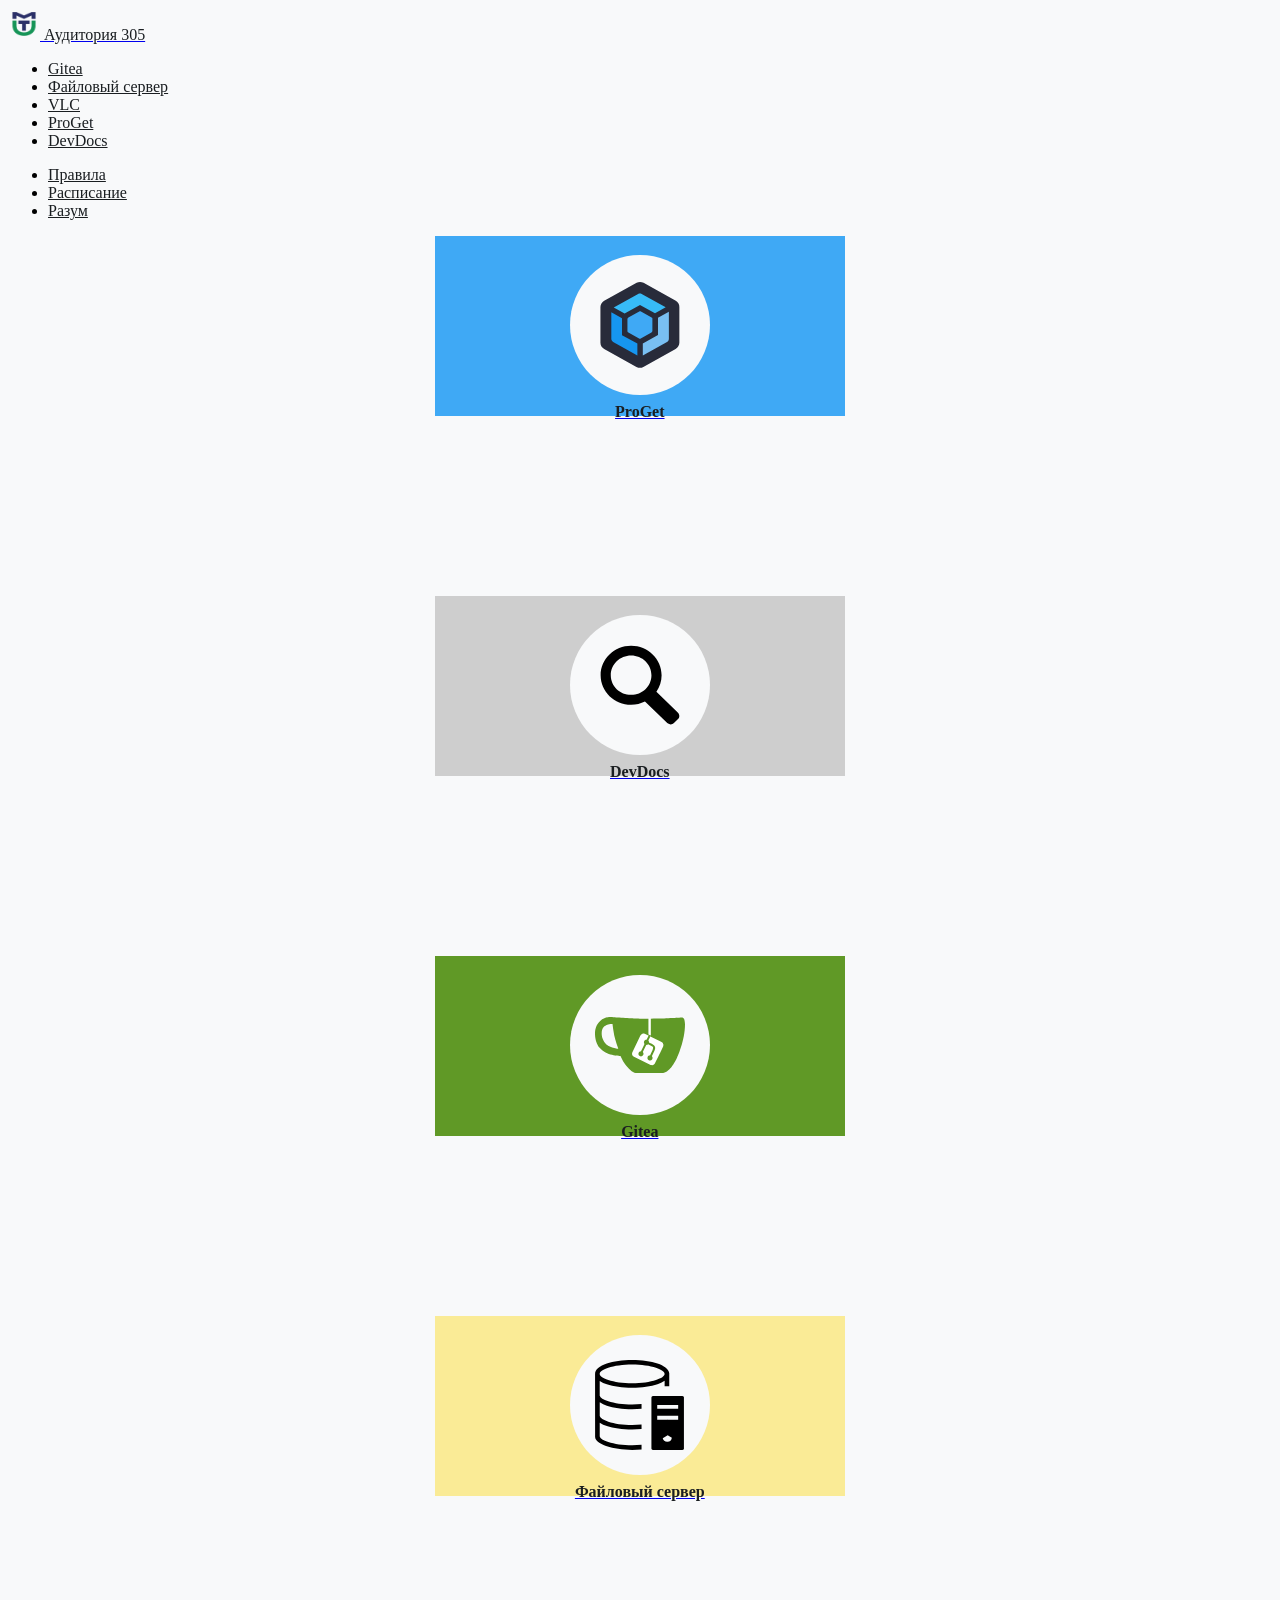
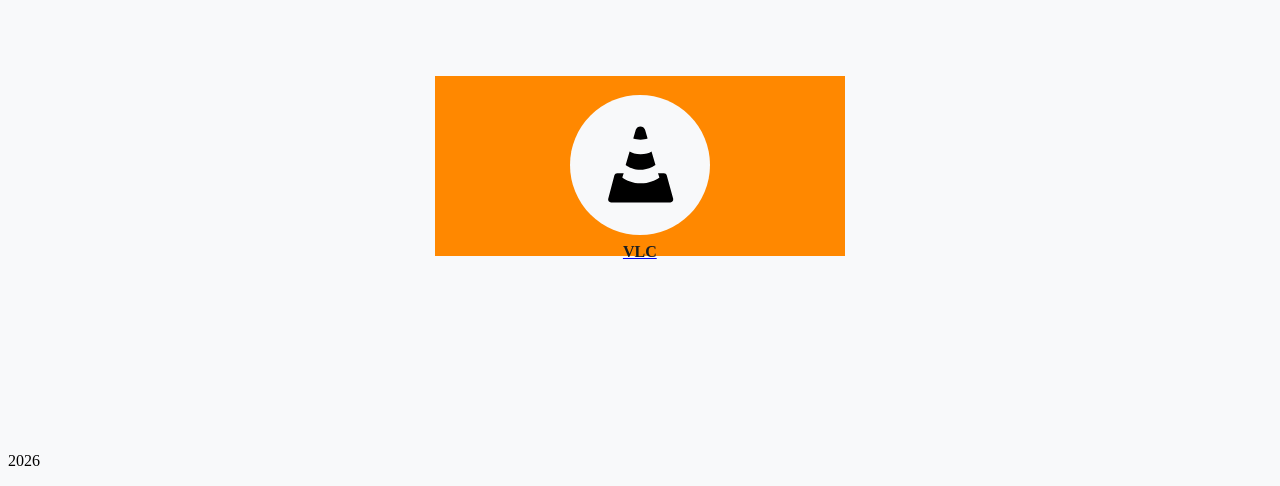
==== frontend/pages/index.html @ 6e769a40 "Добавлена базовая страница сайта" ====
<!DOCTYPE html>
<html lang="ru">
<head>
    <meta charset="UTF-8">
    <meta name="viewport" content="width=device-width, initial-scale=1.0">
    <title>Аудитория 305</title>
    <link rel="stylesheet" href="../assets/css/bootstrap.min.css">
    <link rel="stylesheet" href="../assets/css/swiper-bundle.min.css">
    <link rel="stylesheet" href="../assets/css/style.css">
</head>
<body>
    <header class="container-fluid py-3 mb-4">
        <div class="row align-items-center fw-bold">
            <!-- Колонка 1: Логотип -->
            <div class="col-12 col-md-4 d-flex justify-content-start mb-3 mb-md-0">
                <a class="d-flex align-items-center text-dark text-decoration-none" href="#">
                    <img class="bi me-2" width="32" height="32" src="../assets/images/lab-logo.png" alt="">
                    <span class="nav-link">Аудитория 305</span>
                </a>
            </div>
            <!-- Колонка 2: Сервисы -->
            <div class="col-12 col-md-4 mb-3 mb-md-0">
                <ul class="nav justify-content-center">
                    <li><a class="nav-link px-2" href="http://192.168.35.10:3000">Gitea</a></li>
                    <li><a class="nav-link px-2" href="http://192.168.35.10:9000">Файловый сервер</a></li>
                    <li><a class="nav-link px-2" href="vlc://rtmp://192.168.35.10:10/live/screen">VLC</a></li>
                    <li><a class="nav-link px-2" href="http://192.168.35.10:8624">ProGet</a></li>
                    <li><a class="nav-link px-2" href="http://192.168.35.10:9292">DevDocs</a></li>        
                </ul>
            </div>
            <!-- Колонка 3: Информация -->
            <div class="col-12 col-md-4">
                <ul class="nav justify-content-center justify-content-md-end">
                    <li><a class="nav-link px-2" href="rules.html">Правила</a></li>
                    <li><a class="nav-link px-2" href="https://dec.mgutm.ru/WebApp/#/Rasp/Aud/25058604">Расписание</a></li>
                    <li><a class="nav-link px-2" href="https://razoom.mgutm.ru/course/index.php?categoryid=67">Разум</a></li>
                </ul>
            </div>
        </div>
    </header>
    <main class="container py-5">
        <div class="container">
            <div class="slider-container">
                <!-- Главный контейнер Swiper -->
                <div class="swiper mySwiper">
                    <div class="swiper-wrapper">
                        <!-- Карточка 1 -->
                        <div class="swiper-slide">
                            <a class="card h-100 shadow-sm text-decoration-none" id="card__proget" href="http://192.168.35.10:8624">
                                <div class="card-body text-center">
                                    <div class="circle">
                                        <img class="logo img-thumbnail rounded-circle" src="../assets/images/proget-logo.svg" alt="">
                                    </div>
                                    <p>ProGet</p>
                                </div> 
                            </a>
                        </div>
                        <!-- Карточка 2 -->
                        <div class="swiper-slide">
                            <a class="card h-100 shadow-sm text-decoration-none" id="card__devdocs" href="http://192.168.35.10:9292">
                                <div class="card-body text-center">
                                    <div class="circle">
                                        <img class="logo img-thumbnail rounded-circle" src="../assets/images/devdocs-logo.svg" alt="">
                                    </div>
                                    <p>DevDocs</p>
                                </div>
                            </a>
                        </div>
                        <!-- Карточка 3 -->
                        <div class="swiper-slide">
                            <a class="card h-100 shadow-sm text-decoration-none" id="card__gitea" href="http://192.168.35.10:3000">
                                <div class="card-body text-center">
                                    <div class="circle">
                                        <img class="logo img-thumbnail rounded-circle" src="../assets/images/gitea-logo.svg" alt="">
                                    </div>
                                    <p>Gitea</p>
                                </div>
                            </a>
                        </div>
                        <!-- Карточка 4 -->
                        <div class="swiper-slide">
                            <a class="card h-100 shadow-sm text-decoration-none" id="card__fileserver" href="http://192.168.35.10:9000">
                                <div class="card-body text-center">
                                    <div class="circle">
                                        <img class="logo img-thumbnail rounded-circle" src="../assets/images/fileserver-logo.svg" alt="">
                                    </div>
                                    <p>Файловый сервер</p>
                                </div>
                            </a>
                        </div>
                        <!-- Карточка 5 -->
                        <div class="swiper-slide">
                            <a class="card h-100 shadow-sm text-decoration-none" id="card__vlc" href="vlc://rtmp://192.168.35.10:10/live/screen">
                                <div class="card-body text-center">
                                    <div class="circle">
                                        <img class="logo img-thumbnail rounded-circle" src="../assets/images/vlc-logo.svg" alt="">
                                    </div>
                                    <p>VLC</p>
                                </div>
                            </a>
                        </div>
                        <!-- Сюда можно просто добавлять новые карточки, они автоматически подхватятся -->
                    </div>
                </div>
                <!-- Кнопки навигации (стрелки) -->
                <div class="swiper-button-prev"></div>
                <div class="swiper-button-next"></div>
            </div>
        </div>
    </main>
    <footer class="py-3 my-4">
        <p class="text-center text-body-secondary">2026</p>
    </footer>
    <script src="../assets/js/bootstrap.bundle.min.js"></script>
    <script src="../assets/js/swiper-bundle.min.js"></script>
    <script>
        const swiper = new Swiper('.mySwiper', {
            loop: true,
            slidesPerView: 1,
            grabCursor: true,
            spaceBetween: 64,
            effect: 'coverflow',
            coverflowEffect: {
                rotate: 5,
                depth: 0,
                modifier: 3,
                slideShadows: false
            },
            
            navigation: {
            nextEl: '.swiper-button-next',
            prevEl: '.swiper-button-prev',
            },
            
            breakpoints: {
            576: {
                slidesPerView: 2,
            },
            768: {
                slidesPerView: 3,
            },
            992: {
                slidesPerView: 4,
            },
            1200: {
                slidesPerView: 5,
            }
            }
        });
</script>
</body>
</html>
---- frontend/assets/css/style.css ----
:root {
    --body-color: #f8f9fa;
    --accent-color: #0000ff;
    --text-color: #1a1e21;
}

html, body {
    height: 100%;
}

body {
    display: flex;
    background-color: var(--body-color);
    flex-direction: column;
    min-height: 100vh;
}

main {
    flex: 1;
    display: flex;
    align-items: center;
    justify-content: center;
}

.nav-link {
    color: var(--text-color);
}
.nav-link:hover {
    color: var(--accent-color);
}

.slider-container {
    position: relative;
    padding: 0 64px;
    width: 100%;
    box-sizing: border-box;
}

img {
    background: var(--body-color) !important;
}

.mySwiper {
    width: 100%;
    overflow: visible;
}

.mySwiper .swiper-wrapper {
    overflow: visible;
}

.mySwiper .swiper-slide {
    height: 40vh;
    display: flex;
    overflow: visible;
}

.swiper-slide .card {
    width: 32vw;
    min-width: 180px;
    background-color: var(--card-color);
    transition: transform 0.3s ease;
    will-change: transform;
}

.swiper-slide .card:hover {
    transform: scale(1.15);
    box-shadow: 0 0.5rem 1rem var(--card-shadow-color) !important;
    z-index: 10;
}


.mySwiper .swiper-slide .card-body {
    display: flex;
    flex-direction: column;
    align-items: center;
    justify-content: center;
    height: 100%;
    padding: 12px;
    overflow: visible;
}

.mySwiper .swiper-slide .card-body p {
    margin: 8px 0 0 0;
    color: var(--text-color);
    font-weight: bold;
}

.mySwiper .swiper-slide .circle {
    width: 140px;
    height: 140px;
    border-radius: 50%;
    background: var(--body-color);
    display: flex;
    align-items: center;
    justify-content: center;
    overflow: hidden;
    flex-shrink: 0;
    transition: background-color 0.3s ease;
}

.mySwiper .swiper-slide .logo {
    width: 90px;
    height: 90px;
    object-fit: contain;
    display: block;
    border: none;
    overflow: visible;
}

.swiper-button-prev,
.swiper-button-next {
    color: var(--accent-color);
    z-index: 20;
}
.swiper-button-prev { left: 0; }
.swiper-button-next { right: 0; }

.card {
    height: 20vh;
}



#card__gitea {
    --card-color: #609926;
    --card-shadow-color: #5f992680;
}

#card__fileserver {
    --card-color: #faeb96;
    --card-shadow-color: #faeb9680;
}

#card__vlc {
    --card-color: #ff8800;
    --card-shadow-color: #ff880080;
}

#card__proget {
    --card-color: #3fa9f5;
    --card-shadow-color: #3fa9f580;
}

#card__devdocs {
    --card-color: #cecece;
    --card-shadow-color: #cecece80;
}
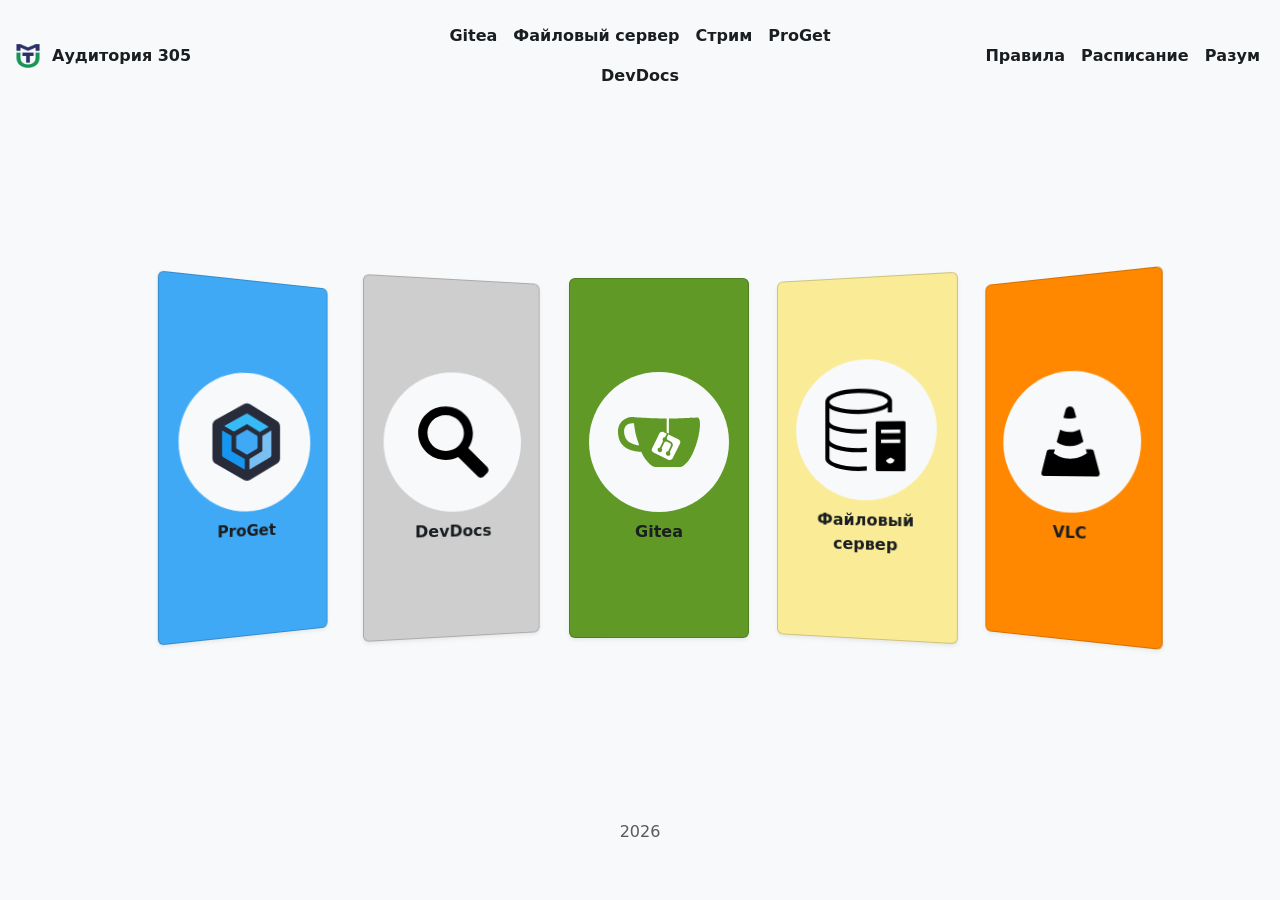
==== commit 8841cfff: "Добавлена страница с видео" ====
--- a/frontend/pages/index.html
+++ b/frontend/pages/index.html
@@ -23,7 +23,7 @@
                 <ul class="nav justify-content-center">
                     <li><a class="nav-link px-2" href="http://192.168.35.10:3000">Gitea</a></li>
                     <li><a class="nav-link px-2" href="http://192.168.35.10:9000">Файловый сервер</a></li>
-                    <li><a class="nav-link px-2" href="vlc://rtmp://192.168.35.10:10/live/screen">VLC</a></li>
+                    <li><a class="nav-link px-2" href="/stream">Стрим</a></li>
                     <li><a class="nav-link px-2" href="http://192.168.35.10:8624">ProGet</a></li>
                     <li><a class="nav-link px-2" href="http://192.168.35.10:9292">DevDocs</a></li>        
                 </ul>
@@ -90,7 +90,7 @@
                         </div>
                         <!-- Карточка 5 -->
                         <div class="swiper-slide">
-                            <a class="card h-100 shadow-sm text-decoration-none" id="card__vlc" href="vlc://rtmp://192.168.35.10:10/live/screen">
+                            <a class="card h-100 shadow-sm text-decoration-none" id="card__vlc" href="/stream">
                                 <div class="card-body text-center">
                                     <div class="circle">
                                         <img class="logo img-thumbnail rounded-circle" src="../assets/images/vlc-logo.svg" alt="">
